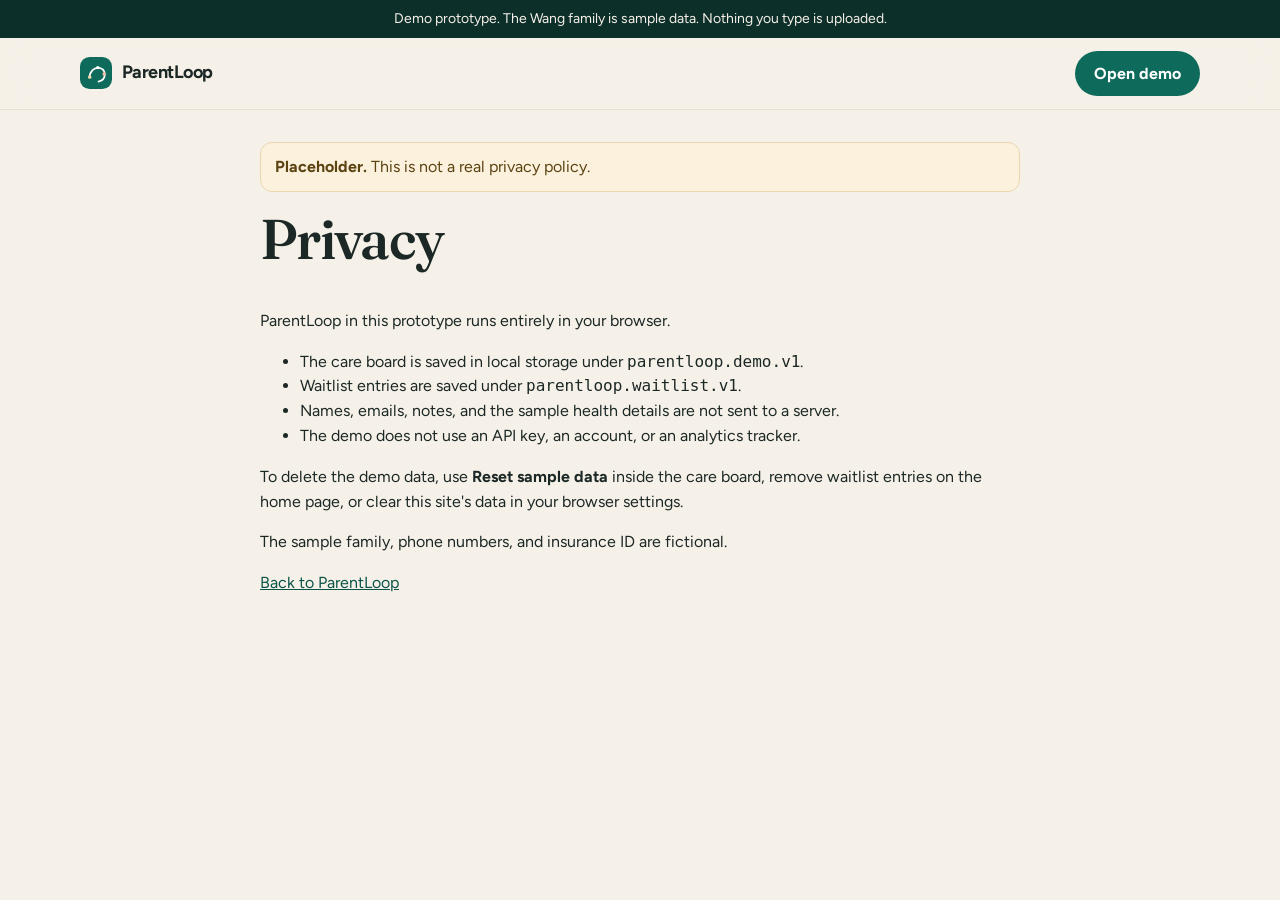
==== privacy.html @ 42415a12 "Add the ParentLoop browser demo. Ship a static marketing site and a sample care board so the product" ====
<!DOCTYPE html>
<html lang="en">
<head>
  <meta charset="utf-8">
  <meta name="viewport" content="width=device-width, initial-scale=1">
  <title>Privacy placeholder · ParentLoop</title>
  <meta name="description" content="Placeholder privacy note for the ParentLoop demo. Data stays in this browser.">
  <meta name="theme-color" content="#0c2f2a">
  <link rel="icon" href="favicon.svg" type="image/svg+xml">
  <link rel="stylesheet" href="assets/styles.css">
</head>
<body>
  <a class="skip" href="#main">Skip to content</a>
  <div class="announce"><p>Demo prototype. The Wang family is sample data. Nothing you type is uploaded.</p></div>
  <header class="site-header">
    <div class="wrap" style="display:flex;align-items:center;justify-content:space-between;width:min(1120px, calc(100% - 40px));">
      <a class="logo" href="index.html">
        <svg class="logo-mark" viewBox="0 0 40 40" width="32" height="32" aria-hidden="true"><rect width="40" height="40" rx="12" fill="#0e6b5c"/><path d="M11.5 25.5c1.2-7.2 5.6-12 10.8-12 5.6 0 8.7 3.6 8.7 8.2 0 4.8-3.4 8.1-7.8 9" fill="none" stroke="#fff" stroke-width="2.3" stroke-linecap="round"/><circle cx="12.2" cy="25.2" r="2.1" fill="#f3d7a4"/><circle cx="22.2" cy="13.2" r="2.1" fill="#fff"/><circle cx="30.2" cy="21.2" r="2.1" fill="#f3b8a8"/></svg>
        <span>ParentLoop</span>
      </a>
      <a class="btn btn-primary" href="app.html">Open demo</a>
    </div>
  </header>
  <main class="wrap legal-main" id="main">
    <p class="placeholder-flag"><strong>Placeholder.</strong> This is not a real privacy policy.</p>
    <h1>Privacy</h1>
    <p>ParentLoop in this prototype runs entirely in your browser.</p>
    <ul>
      <li>The care board is saved in local storage under <span class="mono">parentloop.demo.v1</span>.</li>
      <li>Waitlist entries are saved under <span class="mono">parentloop.waitlist.v1</span>.</li>
      <li>Names, emails, notes, and the sample health details are not sent to a server.</li>
      <li>The demo does not use an API key, an account, or an analytics tracker.</li>
    </ul>
    <p>To delete the demo data, use <strong>Reset sample data</strong> inside the care board, remove waitlist entries on the home page, or clear this site's data in your browser settings.</p>
    <p>The sample family, phone numbers, and insurance ID are fictional.</p>
    <p><a href="index.html">Back to ParentLoop</a></p>
  </main>
</body>
</html>
---- assets/styles.css ----
/* ParentLoop demo. Figtree and Fraunces are used under the SIL Open Font License. */

@font-face {
  font-family: "Figtree";
  font-style: normal;
  font-weight: 400 700;
  font-display: swap;
  src: url("fonts/figtree-latin.woff2") format("woff2");
}
@font-face {
  font-family: "Fraunces";
  font-style: normal;
  font-weight: 500 700;
  font-display: swap;
  src: url("fonts/fraunces-latin.woff2") format("woff2");
}

:root {
  --ink: #1c2826;
  --ink-soft: #3e514c;
  --muted: #5e716c;
  --line: #e4ddd2;
  --paper: #f6f1e8;
  --paper-2: #fffdf9;
  --white: #ffffff;
  --teal: #0e6b5c;
  --teal-dark: #0a5348;
  --teal-deep: #0c2f2a;
  --teal-soft: #e5f3ef;
  --gold: #8d6430;
  --gold-soft: #f8f1e3;
  --coral: #8f1d24;
  --coral-soft: #fdeceb;
  --amber: #8a5a12;
  --amber-soft: #fbf1dc;
  --ok: #1d6b45;
  --ok-soft: #e5f5ec;
  --shadow: 0 16px 40px rgba(40, 32, 22, 0.08);
  --sans: "Figtree", "Segoe UI", Helvetica, Arial, sans-serif;
  --serif: "Fraunces", "Iowan Old Style", Palatino, Georgia, serif;
  color-scheme: light;
}

* { box-sizing: border-box; }
html { scroll-behavior: smooth; }
body {
  margin: 0;
  background: var(--paper);
  color: var(--ink);
  font-family: var(--sans);
  font-size: 16px;
  line-height: 1.55;
}
img { max-width: 100%; }
button, input, select, textarea { font: inherit; color: inherit; }
button { cursor: pointer; }
h1, h2, h3, p { margin-top: 0; }
h1, h2, h3 {
  font-family: var(--serif);
  font-weight: 560;
  letter-spacing: -0.03em;
  line-height: 1.12;
}
a { color: var(--teal-dark); }
::selection { background: #d5efe8; }

.skip {
  position: absolute;
  left: -999px;
  top: 8px;
  background: white;
  padding: 8px 12px;
  z-index: 80;
  border-radius: 8px;
}
.skip:focus { left: 12px; }

.wrap {
  width: min(1120px, calc(100% - 40px));
  margin: 0 auto;
}

.logo {
  display: inline-flex;
  align-items: center;
  gap: 10px;
  color: inherit;
  text-decoration: none;
  font-weight: 700;
  letter-spacing: -0.03em;
  font-size: 18px;
}
.logo-mark { display: block; flex: 0 0 auto; }

.btn {
  display: inline-flex;
  align-items: center;
  justify-content: center;
  gap: 8px;
  border-radius: 999px;
  padding: 12px 18px;
  border: 1px solid transparent;
  text-decoration: none;
  font-weight: 700;
  line-height: 1.2;
}
.btn-primary { background: var(--teal); color: white; }
.btn-primary:hover { background: var(--teal-dark); }
.btn-secondary { background: white; color: var(--teal-deep); border-color: #d9d0c3; }
.btn-secondary:hover { border-color: var(--teal); }
.btn-ghost { background: transparent; color: var(--ink); }
.btn-danger { background: var(--coral); color: white; }
.btn-danger:hover { background: #74181e; }
.btn-small { padding: 8px 12px; font-size: 14px; }
button:disabled { opacity: 0.55; cursor: not-allowed; }
:focus-visible { outline: 3px solid var(--teal); outline-offset: 2px; }

.tag {
  display: inline-flex;
  align-items: center;
  border-radius: 999px;
  padding: 3px 8px;
  background: var(--gold-soft);
  color: var(--gold);
  font-size: 12px;
  font-weight: 700;
  letter-spacing: 0.02em;
}

.announce {
  background: var(--teal-deep);
  color: #f6f1e8;
  text-align: center;
  padding: 8px 16px;
  font-size: 14px;
}
.announce p { margin: 0; }

.site-header {
  display: flex;
  align-items: center;
  justify-content: space-between;
  gap: 16px;
  min-height: 72px;
  position: sticky;
  top: 0;
  z-index: 20;
  background: rgba(246, 241, 232, 0.92);
  backdrop-filter: blur(14px);
  border-bottom: 1px solid rgba(228, 221, 210, 0.9);
}
.nav-summary {
  list-style: none;
  display: none;
  border: 1px solid var(--line);
  background: white;
  border-radius: 999px;
  padding: 8px 14px;
  font-weight: 700;
}
.nav-summary::-webkit-details-marker { display: none; }
.nav-links { display: flex; align-items: center; gap: 18px; }
.nav-links a:not(.btn) {
  color: var(--ink);
  text-decoration: none;
  font-weight: 650;
}

.hero {
  display: grid;
  grid-template-columns: 1.05fr 0.95fr;
  gap: 48px;
  align-items: center;
  padding: 56px 0 32px;
}
.eyebrow {
  margin: 0 0 12px;
  color: var(--teal);
  font-weight: 800;
  font-size: 12px;
  letter-spacing: 0.14em;
  text-transform: uppercase;
}
.hero h1 { font-size: clamp(40px, 5vw, 64px); margin-bottom: 16px; }
.lede { font-size: 18px; color: var(--ink-soft); max-width: 38rem; }
.hero-actions { display: flex; flex-wrap: wrap; gap: 10px; margin: 22px 0; }
.proof { display: flex; flex-wrap: wrap; gap: 8px 16px; padding: 0; margin: 0; list-style: none; color: var(--muted); font-size: 14px; }
.proof li { display: flex; align-items: center; gap: 8px; }
.proof li::before { content: ""; width: 8px; height: 8px; border-radius: 50%; background: var(--teal); }

.stage {
  background: white;
  border: 1px solid var(--line);
  border-radius: 22px;
  box-shadow: var(--shadow);
  overflow: hidden;
}
.stage-top {
  display: flex;
  align-items: center;
  gap: 8px;
  padding: 12px 14px;
  background: #fbf8f3;
  border-bottom: 1px solid var(--line);
  color: var(--muted);
  font-size: 13px;
  font-weight: 700;
}
.stage-dots { width: 8px; height: 8px; border-radius: 50%; background: #e0d5c6; }
.stage-dots:first-child { background: #e7b7a2; }
.stage-dots:nth-child(2) { background: #ead7a4; }
.stage-dots:nth-child(3) { background: #b7d7cc; }
.stage-body { display: grid; grid-template-columns: 92px 1fr; min-height: 320px; }
.stage-side { background: var(--teal-deep); color: rgba(255,255,255,.8); padding: 14px 10px; font-size: 12px; display: grid; align-content: start; gap: 8px; }
.stage-side span { padding: 6px 8px; border-radius: 8px; }
.stage-side .on { background: rgba(255,255,255,.12); color: white; }
.stage-main { padding: 14px; display: grid; gap: 10px; }
.mini-card { border: 1px solid var(--line); border-radius: 14px; padding: 12px; }
.mini-card strong { display: block; }
.mini-card p { margin: 4px 0 0; color: var(--muted); font-size: 13px; }
.mini-week { display: grid; grid-template-columns: repeat(7, 1fr); gap: 4px; }
.mini-day { border-radius: 8px; text-align: center; font-size: 11px; padding: 6px 0; font-weight: 700; background: var(--ok-soft); color: var(--ok); }
.mini-day.bad { background: var(--coral-soft); color: var(--coral); }
.mini-day.gap { background: var(--amber-soft); color: var(--amber); }

.section { padding: 56px 0; scroll-margin-top: 88px; }
#waitlist, #faq, #pricing, #product, #how, #problem, #story { scroll-margin-top: 88px; }
.section-head { max-width: 40rem; margin-bottom: 28px; }
.section-head h2 { font-size: clamp(32px, 4vw, 44px); margin-bottom: 10px; }
.section-head p { color: var(--ink-soft); margin-bottom: 0; }

.problem-grid, .feature-grid, .story-grid, .pricing-grid {
  display: grid;
  gap: 16px;
}
.problem-grid { grid-template-columns: repeat(3, 1fr); }
.feature-grid { grid-template-columns: repeat(3, 1fr); }
.story-grid { grid-template-columns: repeat(3, 1fr); }
.pricing-grid { grid-template-columns: repeat(3, 1fr); align-items: stretch; }

.problem, .feature, .story, .price-card, .card {
  background: var(--paper-2);
  border: 1px solid var(--line);
  border-radius: 18px;
  padding: 20px;
  box-shadow: 0 1px 0 rgba(255,255,255,.7) inset;
}
.problem h3, .feature h3, .story h3 { font-size: 26px; margin-bottom: 8px; }
.problem p, .feature p, .story p { color: var(--ink-soft); margin-bottom: 0; }
.feature a { font-weight: 700; }

.steps { display: grid; grid-template-columns: repeat(3, 1fr); gap: 18px; }
.step { padding-top: 8px; }
.step b {
  display: block;
  font-family: var(--serif);
  font-size: 42px;
  color: var(--teal);
  font-weight: 560;
  line-height: 1;
  margin-bottom: 8px;
}

.price-card { display: flex; flex-direction: column; gap: 8px; }
.price-card.featured {
  background: var(--teal-deep);
  color: white;
  border-color: var(--teal-deep);
  transform: translateY(-8px);
}
.price-card .price { font-family: var(--serif); font-size: 48px; margin: 8px 0 0; letter-spacing: -0.03em; }
.price-card .price span { font-family: var(--sans); font-size: 16px; letter-spacing: 0; font-weight: 600; }
.price-card .hypo { color: var(--gold); font-size: 13px; font-weight: 800; letter-spacing: 0.06em; text-transform: uppercase; margin: 0; }
.price-card.featured .hypo { color: #f3d7a4; }
.price-card .who { color: var(--muted); min-height: 3em; }
.price-card.featured .who { color: rgba(255,255,255,.8); }
.ticks { list-style: none; padding: 0; margin: 8px 0 18px; }
.ticks li { position: relative; padding-left: 26px; margin: 10px 0; }
.ticks li::before {
  content: "";
  position: absolute;
  left: 2px;
  top: 8px;
  width: 8px;
  height: 5px;
  border-left: 2px solid var(--teal);
  border-bottom: 2px solid var(--teal);
  transform: rotate(-45deg);
}
.price-card.featured .ticks li::before { border-color: #f3d7a4; }
.price-card .btn { margin-top: auto; }
.pricing-note { color: var(--ink-soft); margin-top: 16px; }

.faq { max-width: 760px; }
.faq-item { background: white; border: 1px solid var(--line); border-radius: 14px; padding: 4px 18px; margin-bottom: 10px; }
.faq-item summary { cursor: pointer; font-weight: 750; padding: 14px 0; }
.faq-item p { margin-top: 0; color: var(--ink-soft); }

.waitlist {
  display: grid;
  grid-template-columns: 0.9fr 1.1fr;
  gap: 28px;
  align-items: start;
  background: white;
  border: 1px solid var(--line);
  border-radius: 24px;
  padding: 28px;
}
.form-grid { display: grid; gap: 12px; }
.field { display: grid; gap: 6px; font-weight: 700; }
.field input, .field select, textarea, select.plain {
  width: 100%;
  border: 1px solid #d9d0c3;
  background: #fff;
  border-radius: 12px;
  padding: 12px 12px;
  font-weight: 500;
}
textarea { min-height: 220px; resize: vertical; line-height: 1.5; }
.form-error { color: var(--coral); min-height: 1.2em; margin: 0; font-weight: 700; }
.form-success { color: var(--ok); min-height: 1.2em; font-weight: 700; }
.saved-list { list-style: none; padding: 0; margin: 8px 0 0; display: grid; gap: 8px; }
.saved-list li {
  display: flex;
  justify-content: space-between;
  gap: 12px;
  align-items: center;
  background: var(--paper);
  border-radius: 12px;
  padding: 10px 12px;
}

.cta-band {
  background: var(--teal-deep);
  color: white;
  border-radius: 28px;
  padding: 36px;
  display: flex;
  justify-content: space-between;
  gap: 18px;
  align-items: center;
}
.cta-band h2 { font-size: clamp(32px, 4vw, 46px); margin-bottom: 8px; }
.cta-band p { color: rgba(255,255,255,.8); margin-bottom: 0; }
.cta-actions { display: flex; flex-wrap: wrap; gap: 10px; }

.site-footer { padding: 48px 0 28px; color: var(--ink-soft); }
.foot-grid { display: grid; grid-template-columns: 1.4fr repeat(3, 1fr); gap: 18px; }
.site-footer h3 { font-family: var(--sans); font-size: 14px; letter-spacing: 0.08em; text-transform: uppercase; }
.site-footer a { display: block; color: var(--ink); text-decoration: none; margin: 8px 0; font-weight: 650; }
.legal-line { border-top: 1px solid var(--line); margin-top: 22px; padding-top: 14px; font-size: 14px; }

.legal-main { padding: 32px 0 72px; max-width: 760px; }
.legal-main h1 { font-size: clamp(36px, 5vw, 56px); }
.placeholder-flag { background: var(--amber-soft); border: 1px solid #ead7b0; color: #5c4312; padding: 12px 14px; border-radius: 12px; }

.app-shell { display: grid; grid-template-columns: 252px 1fr; min-height: 100vh; }
.sidebar {
  position: sticky;
  top: 0;
  height: 100vh;
  overflow: auto;
  background: var(--teal-deep);
  color: rgba(255,255,255,.82);
  padding: 18px 14px 24px;
  display: flex;
  flex-direction: column;
  gap: 16px;
}
.sidebar .logo { color: white; padding: 4px 8px; }
.sidebar :focus-visible { outline-color: #f3d7a4; }
.side-nav { display: grid; gap: 4px; }
.nav-link, .side-action {
  display: flex;
  align-items: center;
  gap: 10px;
  width: 100%;
  text-align: left;
  text-decoration: none;
  color: rgba(255,255,255,.78);
  background: transparent;
  border: 0;
  border-radius: 10px;
  padding: 10px 12px;
  font-weight: 650;
}
.nav-link.is-active, .nav-link:hover, .side-action:hover { background: rgba(255,255,255,.1); color: white; }
.nav-badge {
  margin-left: auto;
  background: #f3d7a4;
  color: #5c4312;
  border-radius: 999px;
  min-width: 20px;
  text-align: center;
  font-size: 12px;
  padding: 1px 6px;
}
.switcher p { margin: 0 0 8px; font-size: 12px; letter-spacing: 0.08em; text-transform: uppercase; font-weight: 800; }
.switcher-row { display: grid; gap: 6px; }
.who {
  display: flex;
  align-items: center;
  gap: 8px;
  width: 100%;
  border: 0;
  background: transparent;
  color: white;
  border-radius: 10px;
  padding: 6px;
  text-align: left;
}
.who.is-on { background: rgba(255,255,255,.12); }
.avatar {
  width: 28px;
  height: 28px;
  border-radius: 50%;
  display: grid;
  place-items: center;
  font-size: 12px;
  font-weight: 800;
  color: white;
  background: var(--teal);
}
.side-foot { margin-top: auto; display: grid; gap: 4px; }
.side-foot a { color: rgba(255,255,255,.8); text-decoration: none; padding: 8px 12px; font-weight: 650; }

.workspace { min-width: 0; }
.workspace-head {
  position: sticky;
  top: 0;
  z-index: 5;
  background: rgba(246, 241, 232, 0.94);
  backdrop-filter: blur(12px);
  border-bottom: 1px solid rgba(228, 221, 210, 0.9);
}
.sample-bar {
  display: flex;
  justify-content: space-between;
  gap: 12px;
  align-items: center;
  flex-wrap: wrap;
  background: var(--amber-soft);
  color: #5c4312;
  padding: 10px 22px;
  border-bottom: 1px solid #ead7b0;
  font-size: 14px;
}
.sample-bar p { margin: 0; }
.topbar {
  display: flex;
  justify-content: space-between;
  gap: 16px;
  align-items: flex-end;
  flex-wrap: wrap;
  padding: 16px 22px 14px;
}
.page-title { font-size: clamp(28px, 3vw, 36px); margin: 0; }
.page-sub { margin: 4px 0 0; color: var(--muted); }
.top-actions { display: flex; gap: 10px; align-items: center; flex-wrap: wrap; }
.who-mobile { display: none; font-size: 14px; font-weight: 700; gap: 8px; align-items: center; }
.who-mobile select { width: auto; border-radius: 999px; padding: 8px 10px; border: 1px solid #d9d0c3; background: white; }

.content { padding: 18px 22px 72px; max-width: 1120px; }
.hello { font-size: 18px; margin-bottom: 4px; }
.identity { color: var(--muted); margin-top: 0; }
.stack { display: grid; gap: 16px; }
.today-grid, .split, .notes-grid, .digest-layout { display: grid; gap: 16px; }
.today-grid { grid-template-columns: 1.15fr 0.85fr; }
.split, .notes-grid, .digest-layout { grid-template-columns: 1fr 1fr; }
.card-head, .row {
  display: flex;
  justify-content: space-between;
  gap: 12px;
  align-items: flex-start;
}
.card h2, .card h3 { font-family: var(--sans); letter-spacing: -0.02em; font-weight: 750; }
.card h2 { font-size: 18px; margin-bottom: 4px; }
.muted { color: var(--muted); }
.fine { color: var(--muted); font-size: 13px; }

.chips { display: flex; flex-wrap: wrap; gap: 6px; margin-top: 10px; }
.chip { background: var(--teal-soft); color: var(--teal-deep); border-radius: 999px; padding: 4px 10px; font-size: 13px; font-weight: 700; }
.chip-bad { background: var(--coral-soft); color: var(--coral); }

.strip { display: grid; grid-template-columns: repeat(7, 1fr); gap: 6px; }
.strip-day {
  display: grid;
  gap: 2px;
  text-decoration: none;
  color: inherit;
  background: white;
  border: 1px solid var(--line);
  border-radius: 12px;
  padding: 8px 6px;
  text-align: center;
  font-size: 12px;
}
.strip-day strong { font-size: 16px; }
.strip-day.is-covered { box-shadow: inset 0 -3px 0 var(--ok); }
.strip-day.is-conflict { background: var(--coral-soft); }
.strip-day.is-uncovered { background: var(--amber-soft); }
.strip-day.is-today { outline: 2px solid var(--teal); }

.group-label { margin: 14px 0 0; font-size: 13px; letter-spacing: 0.08em; text-transform: uppercase; color: var(--muted); }
.dose {
  width: 100%;
  display: grid;
  grid-template-columns: 22px 1fr auto;
  gap: 12px;
  align-items: center;
  text-align: left;
  background: white;
  border: 1px solid var(--line);
  border-radius: 14px;
  padding: 12px 14px;
  margin-top: 8px;
}
.dose.is-taken { background: var(--ok-soft); border-color: #b7e0c8; }
.dose.is-missed { background: var(--coral-soft); border-color: #f0c2be; }
.mark { width: 18px; height: 18px; border-radius: 50%; border: 2px solid #8aa39c; display: inline-block; }
.is-taken .mark { background: var(--ok); border-color: var(--ok); box-shadow: inset 0 0 0 3px white; }
.is-missed .mark { background: var(--coral); border-color: var(--coral); }
.dose-name { display: grid; }
.dose-name small, .event small { color: var(--muted); }
.pill { border-radius: 999px; padding: 4px 8px; font-size: 12px; font-weight: 800; background: #f3eee6; color: #5c5348; }
.pill.taken, .pill.covered { background: #d9f2e4; color: #14603a; }
.pill.missed, .pill.conflict { background: #f8d6d3; color: #8a241e; }
.pill.due, .pill.uncovered { background: #f8e7c4; color: #6d4a10; }
.note-line { margin: 6px 0 0; color: var(--amber); font-size: 14px; font-weight: 650; }

.refill {
  display: flex;
  justify-content: space-between;
  gap: 12px;
  align-items: center;
  padding: 12px 0;
  border-top: 1px solid var(--line);
}
.refill:first-of-type { border-top: 0; }
.refill.is-soon strong { color: var(--coral); }

.kv { display: grid; grid-template-columns: 148px 1fr; gap: 8px 12px; margin: 0; }
.kv dt { color: var(--muted); }
.kv dd { margin: 0; }
.mono { font-family: ui-monospace, "SFMono-Regular", Menlo, Consolas, monospace; }

.week-nav { display: flex; flex-wrap: wrap; gap: 8px; align-items: center; margin-bottom: 12px; }
.legend { display: flex; flex-wrap: wrap; gap: 8px 14px; color: var(--muted); font-size: 13px; margin: 0 0 12px; }
.legend i { display: inline-block; width: 10px; height: 10px; border-radius: 50%; margin-right: 6px; }
.week-grid { display: grid; grid-template-columns: repeat(7, minmax(0, 1fr)); gap: 8px; }
.day-col { background: white; border: 1px solid var(--line); border-radius: 16px; padding: 10px; min-height: 180px; }
.day-col.is-conflict { background: #fff7f6; }
.day-col.is-uncovered { background: #fffaf0; }
.day-col.is-today { box-shadow: inset 0 0 0 2px var(--teal); }
.day-head { display: flex; flex-direction: column; align-items: flex-start; gap: 6px; }
.day-head .muted { white-space: nowrap; }
.day-help { color: var(--ink-soft); font-size: 13px; min-height: 2.4em; }
.event {
  border: 1px solid var(--line);
  border-left: 4px solid var(--owner, var(--teal));
  border-radius: 10px;
  padding: 8px;
  margin-top: 8px;
  background: white;
}
.event p { margin: 0; }
.callout {
  background: var(--teal-soft);
  border-radius: 14px;
  padding: 12px 14px;
  color: var(--teal-deep);
}
.callout p:last-child { margin-bottom: 0; }
.jump-list { display: grid; gap: 8px; margin-top: 10px; }

.meter { display: grid; gap: 10px; }
.meter-row { display: grid; grid-template-columns: 72px 1fr auto; gap: 8px; align-items: center; }
.bar { height: 10px; background: #efe8dc; border-radius: 999px; overflow: hidden; }
.bar span { display: block; height: 100%; background: var(--teal); border-radius: inherit; }
.board { display: grid; grid-template-columns: repeat(4, minmax(0, 1fr)); gap: 12px; }
.column { background: rgba(255,255,255,.45); border-radius: 16px; padding: 10px; }
.column h3 { margin: 4px 0 8px; font-size: 16px; }
.task { background: white; border: 1px solid var(--line); border-radius: 14px; padding: 10px; margin-bottom: 8px; }
.task.is-done { opacity: 0.68; }
.task.is-done h3 { text-decoration: line-through; }
.task h3 { font-size: 15px; margin: 0 0 6px; }
.task-top { display: flex; gap: 8px; }
.check {
  width: 22px;
  height: 22px;
  border-radius: 6px;
  border: 2px solid #8aa39c;
  background: white;
  flex: 0 0 auto;
  padding: 0;
}
.check.is-on { background: var(--teal); border-color: var(--teal); box-shadow: inset 0 0 0 3px white; }
.segmented { display: inline-flex; background: white; border: 1px solid var(--line); border-radius: 999px; padding: 4px; gap: 4px; }
.segmented button { border: 0; background: transparent; border-radius: 999px; padding: 8px 12px; font-weight: 750; }
.segmented button.is-on { background: var(--teal); color: white; }

.extract-block { border-top: 1px solid var(--line); padding-top: 10px; margin-top: 12px; }
.extract-block h3 { font-size: 16px; margin-bottom: 8px; }
.extract-item { display: flex; justify-content: space-between; gap: 8px; align-items: flex-start; margin: 8px 0; }
.rule-list { margin: 8px 0 0; color: var(--ink-soft); }

.digest-pre {
  white-space: pre-wrap;
  background: white;
  border: 1px solid var(--line);
  border-radius: 18px 18px 18px 6px;
  padding: 16px;
  font-size: 14.5px;
  line-height: 1.55;
  margin: 0;
}

.tabbar, .sheet { display: none; }
.overlay {
  position: fixed;
  inset: 0;
  z-index: 40;
  display: grid;
  justify-items: center;
  align-items: safe center;
  padding: 20px 16px;
  overflow: auto;
}
.backdrop { position: fixed; inset: 0; border: 0; background: rgba(20, 16, 12, 0.55); }
.emergency, .modal {
  position: relative;
  z-index: 1;
  width: min(720px, 100%);
  background: #fffdfb;
  border-radius: 24px;
  overflow: hidden;
  box-shadow: var(--shadow);
  margin: 12px auto;
}
.modal { padding: 22px; }
.emergency-top, .allergy-box { background: var(--coral); color: white; }
.emergency-top { display: flex; justify-content: space-between; gap: 12px; align-items: center; padding: 16px 18px; }
.emergency-top h2, .allergy-box h3 { color: white; margin: 0; font-family: var(--sans); letter-spacing: 0.08em; text-transform: uppercase; font-size: 13px; }
.emergency-body { padding: 18px; display: grid; gap: 14px; }
.emergency-body h3 { font-family: var(--serif); font-size: 40px; margin-bottom: 4px; }
.allergy-box { border-radius: 16px; padding: 14px 16px; }
.allergy-box strong { display: block; font-family: var(--serif); font-size: 28px; font-weight: 560; letter-spacing: -0.03em; }
.contact-grid, .doc-grid { display: grid; grid-template-columns: 1fr 1fr; gap: 8px; }
.contact-call, .doc-line {
  display: grid;
  text-decoration: none;
  color: inherit;
  border: 1px solid var(--line);
  border-radius: 14px;
  padding: 10px 12px;
  background: white;
}
.contact-call em { font-style: normal; font-weight: 800; color: var(--teal-dark); }
.stopped { background: var(--coral-soft); border-radius: 12px; padding: 10px 12px; }

#toast {
  position: fixed;
  bottom: 24px;
  left: 50%;
  transform: translateX(-50%) translateY(12px);
  background: #102420;
  color: white;
  padding: 12px 16px;
  border-radius: 999px;
  opacity: 0;
  pointer-events: none;
  transition: 0.2s ease;
  z-index: 30;
  max-width: min(92vw, 460px);
  text-align: center;
}
#toast.show { opacity: 1; transform: translateX(-50%) translateY(0); }
.noscript { margin: 24px; padding: 16px; background: white; border-radius: 12px; }
body.modal-open { overflow: hidden; }

@media (max-width: 1000px) {
  .week-grid { grid-template-columns: 1fr; }
  .day-col { min-height: 0; }
  .board { grid-template-columns: 1fr 1fr; }
}
@media (max-width: 900px) {
  .nav-summary { display: inline-flex; }
  .nav-details { position: relative; }
  .nav-links {
    display: none;
    position: absolute;
    right: 0;
    top: calc(100% + 8px);
    background: white;
    border: 1px solid var(--line);
    border-radius: 16px;
    padding: 12px;
    flex-direction: column;
    align-items: stretch;
    min-width: 220px;
    box-shadow: var(--shadow);
  }
  .nav-details[open] .nav-links { display: flex; }
  .hero, .problem-grid, .feature-grid, .steps, .story-grid, .pricing-grid, .waitlist, .foot-grid { grid-template-columns: 1fr; }
  .price-card.featured { transform: none; }
  .cta-band { flex-direction: column; align-items: flex-start; }
  .today-grid, .split, .notes-grid, .digest-layout { grid-template-columns: 1fr; }
}
@media (max-width: 860px) {
  .app-shell { grid-template-columns: 1fr; }
  .sidebar { display: none; }
  .who-mobile { display: flex; }
  .tabbar {
    display: grid;
    grid-template-columns: repeat(5, 1fr);
    position: fixed;
    left: 0; right: 0; bottom: 0;
    background: white;
    border-top: 1px solid var(--line);
    z-index: 20;
    padding: 6px 6px calc(6px + env(safe-area-inset-bottom));
  }
  .tabbar a, .tabbar button {
    text-decoration: none;
    color: var(--muted);
    background: transparent;
    border: 0;
    font-size: 12px;
    font-weight: 750;
    padding: 8px 2px;
  }
  .tabbar a.is-active, .tabbar button.is-active { color: var(--teal-dark); }
  .sheet {
    display: grid;
    position: fixed;
    left: 12px; right: 12px; bottom: calc(68px + env(safe-area-inset-bottom));
    background: white;
    border-radius: 16px;
    box-shadow: var(--shadow);
    padding: 8px;
    z-index: 21;
  }
  .sheet a, .sheet button {
    text-align: left;
    padding: 12px 14px;
    border: 0;
    background: transparent;
    border-radius: 10px;
    text-decoration: none;
    color: inherit;
    font-weight: 700;
  }
  .content { padding-bottom: 110px; }
  #toast { bottom: 84px; }
  .contact-grid, .doc-grid, .board { grid-template-columns: 1fr; }
  .strip { grid-template-columns: repeat(4, 1fr); }
}
@media (max-width: 640px) {
  .wrap { width: min(1120px, calc(100% - 28px)); }
  .stage-body { grid-template-columns: 1fr; }
  .stage-side { grid-auto-flow: column; overflow: auto; }
  .kv { grid-template-columns: 1fr; }
  .hero { padding-top: 28px; }
  .section { padding: 36px 0; }
}

@media (prefers-reduced-motion: reduce) {
  html { scroll-behavior: auto; }
  *, *::before, *::after {
    animation: none !important;
    transition: none !important;
  }
}

@media print {
  body * { visibility: hidden; }
  .emergency, .emergency * { visibility: visible; }
  .emergency { position: absolute; inset: 0 auto auto 0; width: 100%; box-shadow: none; }
  .no-print { display: none !important; }
}
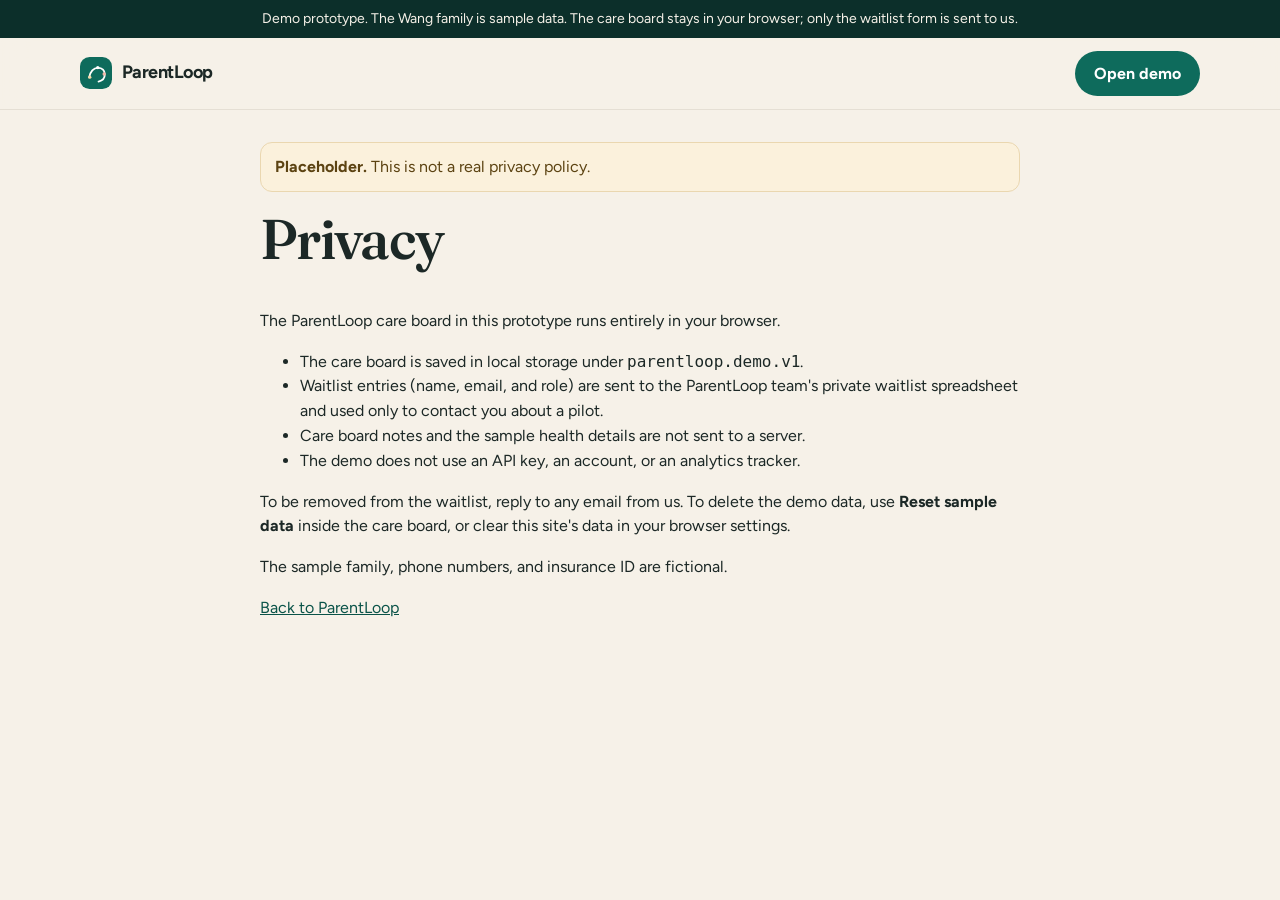
==== commit 7f7782a5: "Send waitlist signups to Google Sheet via Apps Script" ====
--- a/privacy.html
+++ b/privacy.html
@@ -4,14 +4,14 @@
   <meta charset="utf-8">
   <meta name="viewport" content="width=device-width, initial-scale=1">
   <title>Privacy placeholder · ParentLoop</title>
-  <meta name="description" content="Placeholder privacy note for the ParentLoop demo. Data stays in this browser.">
+  <meta name="description" content="Placeholder privacy note for the ParentLoop demo. Care board data stays in this browser; waitlist entries go to a private list.">
   <meta name="theme-color" content="#0c2f2a">
   <link rel="icon" href="favicon.svg" type="image/svg+xml">
   <link rel="stylesheet" href="assets/styles.css">
 </head>
 <body>
   <a class="skip" href="#main">Skip to content</a>
-  <div class="announce"><p>Demo prototype. The Wang family is sample data. Nothing you type is uploaded.</p></div>
+  <div class="announce"><p>Demo prototype. The Wang family is sample data. The care board stays in your browser; only the waitlist form is sent to us.</p></div>
   <header class="site-header">
     <div class="wrap" style="display:flex;align-items:center;justify-content:space-between;width:min(1120px, calc(100% - 40px));">
       <a class="logo" href="index.html">
@@ -24,14 +24,14 @@
   <main class="wrap legal-main" id="main">
     <p class="placeholder-flag"><strong>Placeholder.</strong> This is not a real privacy policy.</p>
     <h1>Privacy</h1>
-    <p>ParentLoop in this prototype runs entirely in your browser.</p>
+    <p>The ParentLoop care board in this prototype runs entirely in your browser.</p>
     <ul>
       <li>The care board is saved in local storage under <span class="mono">parentloop.demo.v1</span>.</li>
-      <li>Waitlist entries are saved under <span class="mono">parentloop.waitlist.v1</span>.</li>
-      <li>Names, emails, notes, and the sample health details are not sent to a server.</li>
+      <li>Waitlist entries (name, email, and role) are sent to the ParentLoop team's private waitlist spreadsheet and used only to contact you about a pilot.</li>
+      <li>Care board notes and the sample health details are not sent to a server.</li>
       <li>The demo does not use an API key, an account, or an analytics tracker.</li>
     </ul>
-    <p>To delete the demo data, use <strong>Reset sample data</strong> inside the care board, remove waitlist entries on the home page, or clear this site's data in your browser settings.</p>
+    <p>To be removed from the waitlist, reply to any email from us. To delete the demo data, use <strong>Reset sample data</strong> inside the care board, or clear this site's data in your browser settings.</p>
     <p>The sample family, phone numbers, and insurance ID are fictional.</p>
     <p><a href="index.html">Back to ParentLoop</a></p>
   </main>
--- a/assets/styles.css
+++ b/assets/styles.css
@@ -778,3 +778,5 @@
   .emergency { position: absolute; inset: 0 auto auto 0; width: 100%; box-shadow: none; }
   .no-print { display: none !important; }
 }
+
+.hp-field { position: absolute; left: -9999px; width: 1px; height: 1px; overflow: hidden; }
